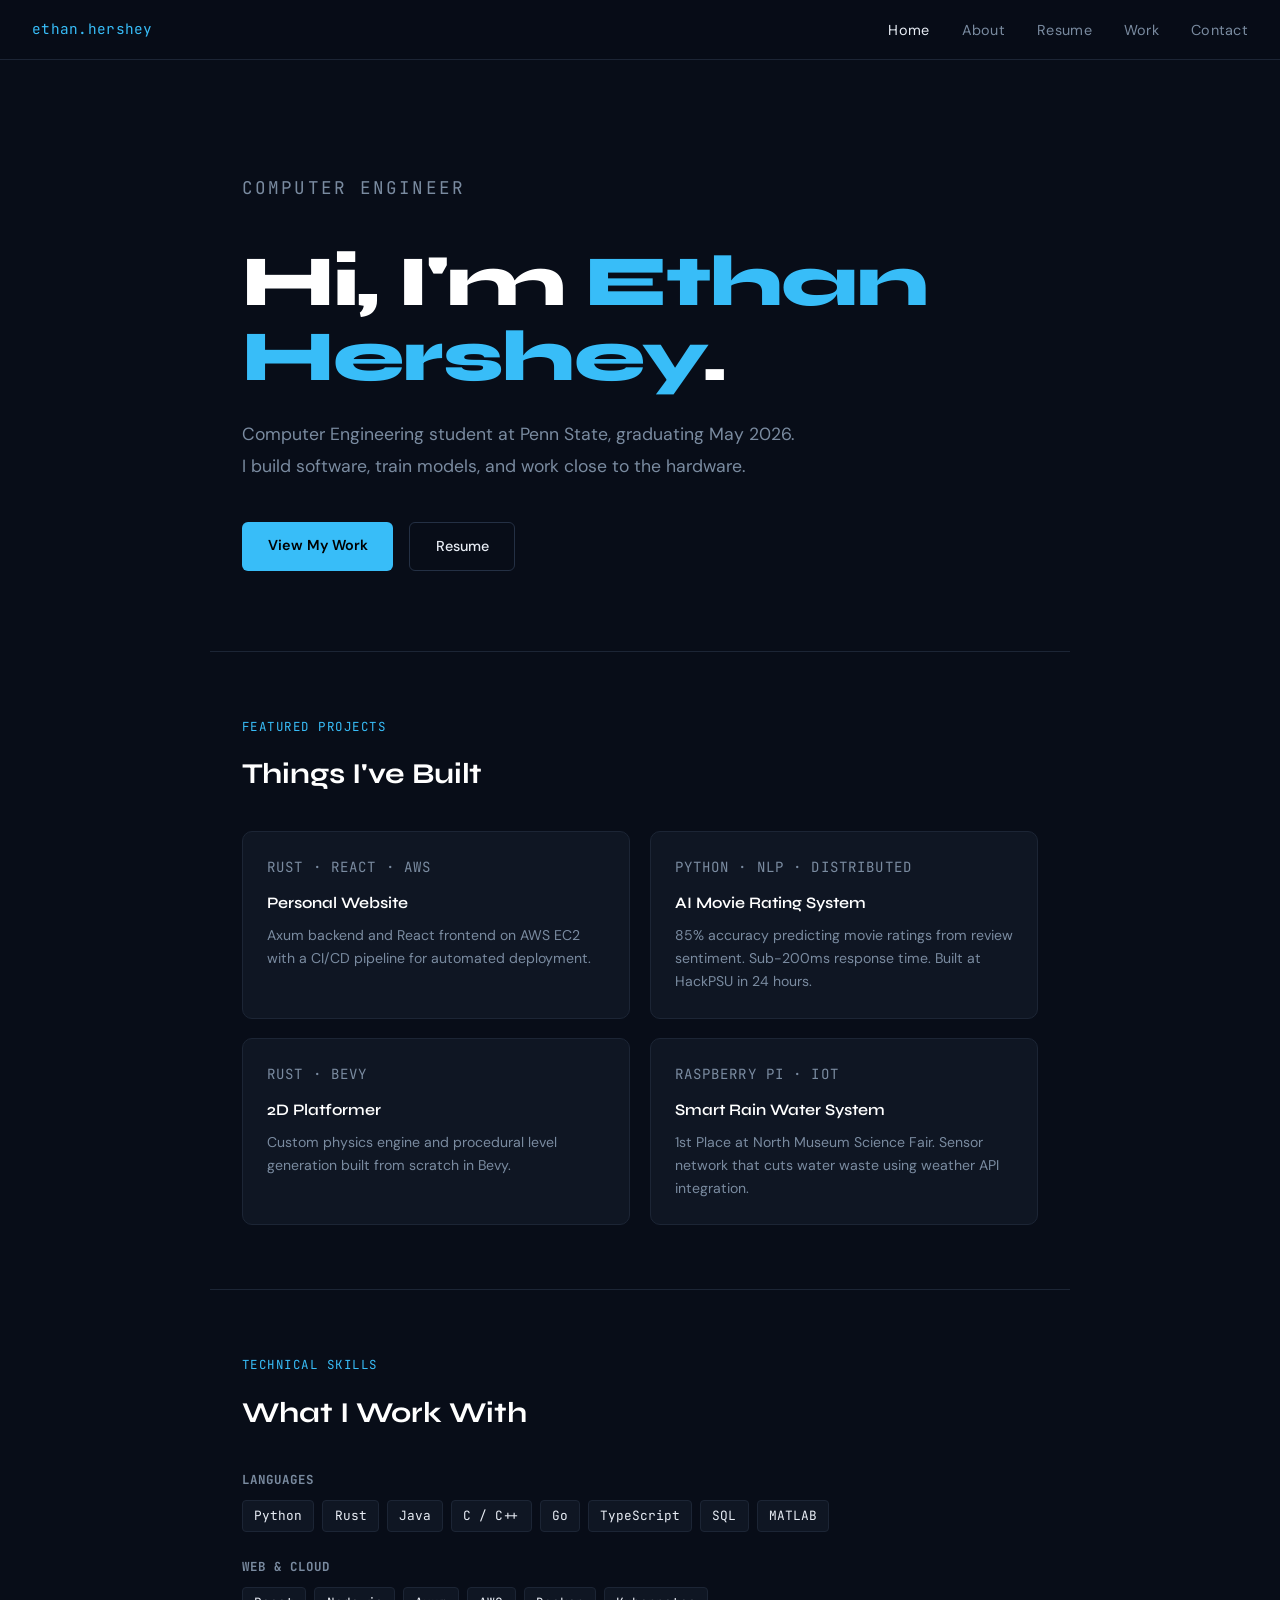
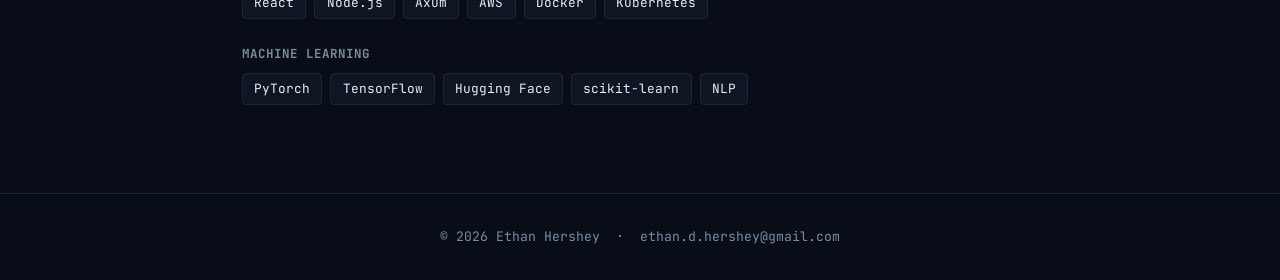
==== index.html @ e2998a91 "init" ====
<!DOCTYPE html>
<html lang="en">
<head>
  <meta charset="UTF-8" />
  <meta name="viewport" content="width=device-width, initial-scale=1.0" />
  <title>Ethan Hershey — Computer Engineer</title>
  <link rel="stylesheet" href="style.css" />
</head>
<body>

<nav>
  <span class="nav-logo">ethan.hershey</span>
  <ul class="nav-links">
    <li><a href="index.html" class="active">Home</a></li>
    <li><a href="about.html">About</a></li>
    <li><a href="resume.html">Resume</a></li>
    <li><a href="work.html">Work</a></li>
    <li><a href="contact.html">Contact</a></li>
  </ul>
</nav>

<div class="hero">
  <p class="hero-tag">Computer Engineer</p>
  <h1>Hi, I'm <span>Ethan Hershey</span>.</h1>
  <p>Computer Engineering student at Penn State, graduating May 2026. I build software, train models, and work close to the hardware.</p>
  <div class="btn-row">
    <a href="work.html" class="btn btn-primary">View My Work</a>
    <a href="resume.html" class="btn btn-outline">Resume</a>
  </div>
</div>

<section class="section">
  <p class="section-label">Featured Projects</p>
  <h2>Things I've Built</h2>
  <div class="card-grid">

    <div class="card">
      <p class="card-tag">Rust · React · AWS</p>
      <h3>Personal Website</h3>
      <p>Axum backend and React frontend on AWS EC2 with a CI/CD pipeline for automated deployment.</p>
    </div>

    <div class="card">
      <p class="card-tag">Python · NLP · Distributed</p>
      <h3>AI Movie Rating System</h3>
      <p>85% accuracy predicting movie ratings from review sentiment. Sub-200ms response time. Built at HackPSU in 24 hours.</p>
    </div>

    <div class="card">
      <p class="card-tag">Rust · Bevy</p>
      <h3>2D Platformer</h3>
      <p>Custom physics engine and procedural level generation built from scratch in Bevy.</p>
    </div>

    <div class="card">
      <p class="card-tag">Raspberry Pi · IoT</p>
      <h3>Smart Rain Water System</h3>
      <p>1st Place at North Museum Science Fair. Sensor network that cuts water waste using weather API integration.</p>
    </div>

  </div>
</section>

<section class="section">
  <p class="section-label">Technical Skills</p>
  <h2>What I Work With</h2>

  <div class="skill-group">
    <h4>Languages</h4>
    <div class="tags">
      <span class="tag">Python</span><span class="tag">Rust</span><span class="tag">Java</span>
      <span class="tag">C / C++</span><span class="tag">Go</span><span class="tag">TypeScript</span>
      <span class="tag">SQL</span><span class="tag">MATLAB</span>
    </div>
  </div>

  <div class="skill-group">
    <h4>Web &amp; Cloud</h4>
    <div class="tags">
      <span class="tag">React</span><span class="tag">Node.js</span><span class="tag">Axum</span>
      <span class="tag">AWS</span><span class="tag">Docker</span><span class="tag">Kubernetes</span>
    </div>
  </div>

  <div class="skill-group">
    <h4>Machine Learning</h4>
    <div class="tags">
      <span class="tag">PyTorch</span><span class="tag">TensorFlow</span><span class="tag">Hugging Face</span>
      <span class="tag">scikit-learn</span><span class="tag">NLP</span>
    </div>
  </div>

</section>

<footer>
  &copy; 2026 Ethan Hershey &nbsp;·&nbsp; ethan.d.hershey@gmail.com
</footer>

</body>
</html>
---- style.css ----
@import url('https://fonts.googleapis.com/css2?family=Syne:wght@400;500;600;700;800&family=DM+Sans:ital,opsz,wght@0,9..40,300;0,9..40,400;0,9..40,500;1,9..40,300&family=JetBrains+Mono:wght@400;500&display=swap');

*, *::before, *::after { box-sizing: border-box; margin: 0; padding: 0; }

:root {
  --bg:        #080d18;
  --surface:   #0f1623;
  --border:    #1c2535;
  --border2:   #243044;
  --text:      #e8edf5;
  --muted:     #7a8ba0;
  --accent:    #38bdf8;
  --accent2:   #818cf8;
  --green:     #34d399;
  --font-head: 'Syne', sans-serif;
  --font-body: 'DM Sans', sans-serif;
  --font-mono: 'JetBrains Mono', monospace;
}

html { scroll-behavior: smooth; }

body {
  background: var(--bg);
  color: var(--text);
  font-family: var(--font-body);
  font-size: 16px;
  line-height: 1.7;
  min-height: 100vh;
}

a { color: var(--accent); text-decoration: none; transition: color .2s; }
a:hover { color: #fff; }

/* NAV */
nav {
  position: sticky; top: 0; z-index: 100;
  background: rgba(8,13,24,.85);
  backdrop-filter: blur(12px);
  border-bottom: 1px solid var(--border);
  padding: 0 2rem;
  display: flex; align-items: center; justify-content: space-between;
  height: 60px;
}

.nav-logo {
  font-family: var(--font-mono);
  font-size: .9rem;
  color: var(--accent);
  letter-spacing: .02em;
}

.nav-links { display: flex; gap: 2rem; list-style: none; }
.nav-links a {
  font-family: var(--font-body);
  font-size: .9rem;
  color: var(--muted);
  transition: color .2s;
  letter-spacing: .02em;
}
.nav-links a:hover, .nav-links a.active { color: var(--text); }

/* HERO */
.hero {
  padding: 7rem 2rem 5rem;
  max-width: 860px;
  margin: 0 auto;
}

.hero-tag {
  font-family: var(--font-mono);
  font-size: .8rem;
  color: var(--accent);
  letter-spacing: .12em;
  text-transform: uppercase;
  margin-bottom: 1.2rem;
}

.hero h1 {
  font-family: var(--font-head);
  font-size: clamp(2.8rem, 6vw, 4.5rem);
  font-weight: 800;
  line-height: 1.05;
  letter-spacing: -.02em;
  color: #fff;
  margin-bottom: 1.5rem;
}

.hero h1 span { color: var(--accent); }

.hero p {
  font-size: 1.1rem;
  color: var(--muted);
  max-width: 560px;
  line-height: 1.8;
  margin-bottom: 2.5rem;
}

.btn-row { display: flex; gap: 1rem; flex-wrap: wrap; }

.btn {
  display: inline-block;
  padding: .7rem 1.6rem;
  border-radius: 6px;
  font-size: .9rem;
  font-weight: 500;
  transition: all .2s;
  cursor: pointer;
}

.btn-primary {
  background: var(--accent);
  color: #000;
  font-weight: 600;
}
.btn-primary:hover { background: #fff; color: #000; }

.btn-outline {
  border: 1px solid var(--border2);
  color: var(--text);
  background: transparent;
}
.btn-outline:hover { border-color: var(--accent); color: var(--accent); }

/* SECTIONS */
.section {
  max-width: 860px;
  margin: 0 auto;
  padding: 4rem 2rem;
  border-top: 1px solid var(--border);
}

.section-label {
  font-family: var(--font-mono);
  font-size: .78rem;
  color: var(--accent);
  letter-spacing: .12em;
  text-transform: uppercase;
  margin-bottom: .8rem;
}

.section h2 {
  font-family: var(--font-head);
  font-size: 1.8rem;
  font-weight: 700;
  color: #fff;
  margin-bottom: 2rem;
}

/* CARDS */
.card-grid { display: grid; grid-template-columns: repeat(auto-fill, minmax(260px,1fr)); gap: 1.2rem; }

.card {
  background: var(--surface);
  border: 1px solid var(--border);
  border-radius: 10px;
  padding: 1.5rem;
  transition: border-color .2s, transform .2s;
}
.card:hover { border-color: var(--border2); transform: translateY(-2px); }

.card-tag {
  font-family: var(--font-mono);
  font-size: .72rem;
  color: var(--accent2);
  letter-spacing: .08em;
  text-transform: uppercase;
  margin-bottom: .6rem;
}

.card h3 {
  font-family: var(--font-head);
  font-size: 1rem;
  font-weight: 600;
  color: #fff;
  margin-bottom: .5rem;
}

.card p { font-size: .88rem; color: var(--muted); line-height: 1.65; }

.card-link {
  display: inline-block;
  margin-top: 1rem;
  font-size: .82rem;
  color: var(--accent);
}
.card-link:hover { color: #fff; }

/* SKILLS */
.skill-group { margin-bottom: 1.5rem; }
.skill-group h4 {
  font-family: var(--font-mono);
  font-size: .78rem;
  color: var(--muted);
  letter-spacing: .08em;
  text-transform: uppercase;
  margin-bottom: .6rem;
}
.tags { display: flex; flex-wrap: wrap; gap: .5rem; }
.tag {
  background: var(--surface);
  border: 1px solid var(--border);
  border-radius: 4px;
  padding: .25rem .7rem;
  font-size: .8rem;
  font-family: var(--font-mono);
  color: var(--text);
}

/* RESUME BLOCK */
.resume-block { margin-bottom: 2.5rem; }
.resume-block h3 {
  font-family: var(--font-head);
  font-size: 1.05rem;
  font-weight: 600;
  color: #fff;
  margin-bottom: .2rem;
}
.resume-meta {
  font-size: .82rem;
  color: var(--accent);
  font-family: var(--font-mono);
  margin-bottom: .7rem;
}
.resume-block ul { padding-left: 1.2rem; }
.resume-block li { font-size: .9rem; color: var(--muted); margin-bottom: .3rem; line-height: 1.6; }

.divider { border: none; border-top: 1px solid var(--border); margin: 2rem 0; }

/* PAGE TITLE */
.page-hero {
  padding: 5rem 2rem 3rem;
  max-width: 860px;
  margin: 0 auto;
}
.page-hero h1 {
  font-family: var(--font-head);
  font-size: clamp(2rem,5vw,3rem);
  font-weight: 800;
  color: #fff;
  margin-bottom: .7rem;
}
.page-hero p { color: var(--muted); max-width: 540px; }

/* CONTACT */
.contact-row { display: flex; flex-direction: column; gap: 1rem; }
.contact-item {
  display: flex; align-items: center; gap: 1rem;
  background: var(--surface);
  border: 1px solid var(--border);
  border-radius: 8px;
  padding: 1.2rem 1.5rem;
  transition: border-color .2s;
}
.contact-item:hover { border-color: var(--accent); }
.contact-label {
  font-family: var(--font-mono);
  font-size: .78rem;
  color: var(--muted);
  text-transform: uppercase;
  letter-spacing: .08em;
  min-width: 80px;
}
.contact-value { color: var(--text); font-size: .95rem; }

/* FOOTER */
footer {
  border-top: 1px solid var(--border);
  padding: 2rem;
  text-align: center;
  font-size: .82rem;
  color: var(--muted);
  font-family: var(--font-mono);
}

/* ABOUT */
.about-grid { display: grid; grid-template-columns: 1fr 1fr; gap: 3rem; }
@media (max-width: 640px) { .about-grid { grid-template-columns: 1fr; } }

.about-text p { color: var(--muted); margin-bottom: 1rem; font-size: .95rem; }
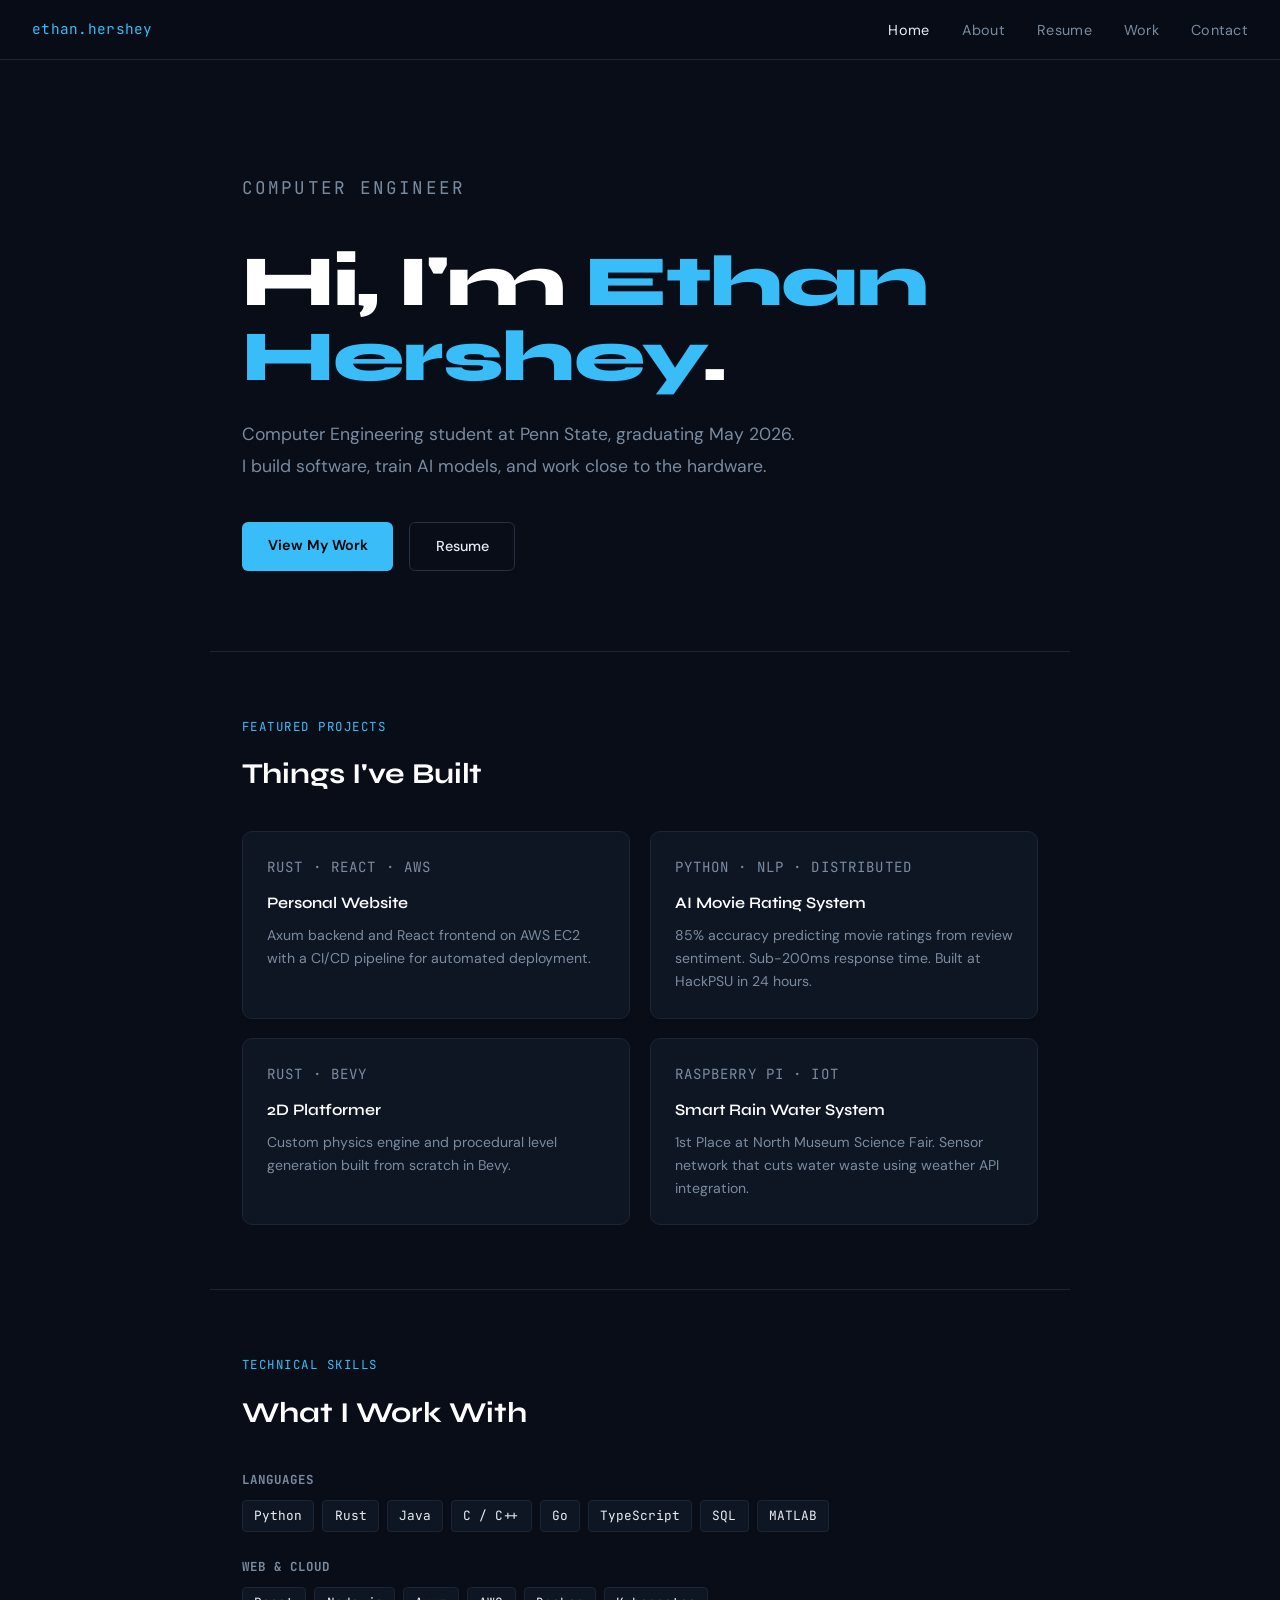
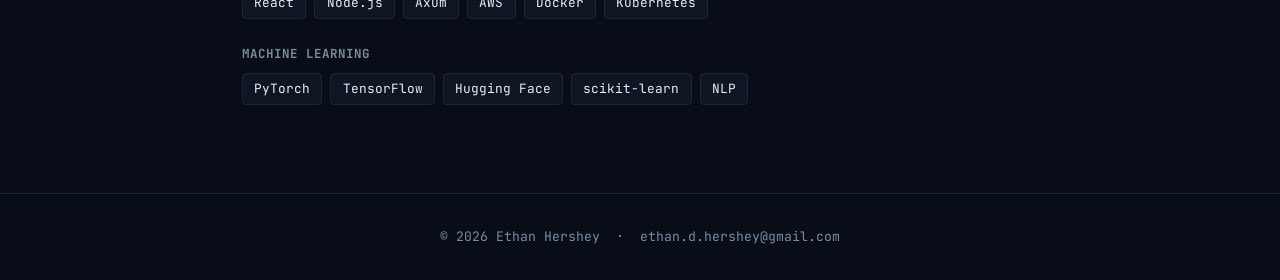
==== commit 7de9ab05: "hero edit" ====
--- a/index.html
+++ b/index.html
@@ -1,100 +1,120 @@
-<!DOCTYPE html>
+<!doctype html>
 <html lang="en">
-<head>
-  <meta charset="UTF-8" />
-  <meta name="viewport" content="width=device-width, initial-scale=1.0" />
-  <title>Ethan Hershey — Computer Engineer</title>
-  <link rel="stylesheet" href="style.css" />
-</head>
-<body>
+    <head>
+        <meta charset="UTF-8" />
+        <meta name="viewport" content="width=device-width, initial-scale=1.0" />
+        <title>Ethan Hershey — Computer Engineer</title>
+        <link rel="stylesheet" href="style.css" />
+    </head>
+    <body>
+        <nav>
+            <span class="nav-logo">ethan.hershey</span>
+            <ul class="nav-links">
+                <li><a href="index.html" class="active">Home</a></li>
+                <li><a href="about.html">About</a></li>
+                <li><a href="resume.html">Resume</a></li>
+                <li><a href="work.html">Work</a></li>
+                <li><a href="contact.html">Contact</a></li>
+            </ul>
+        </nav>
 
-<nav>
-  <span class="nav-logo">ethan.hershey</span>
-  <ul class="nav-links">
-    <li><a href="index.html" class="active">Home</a></li>
-    <li><a href="about.html">About</a></li>
-    <li><a href="resume.html">Resume</a></li>
-    <li><a href="work.html">Work</a></li>
-    <li><a href="contact.html">Contact</a></li>
-  </ul>
-</nav>
+        <div class="hero">
+            <p class="hero-tag">Computer Engineer</p>
+            <h1>Hi, I'm <span>Ethan Hershey</span>.</h1>
+            <p>
+                Computer Engineering student at Penn State, graduating May 2026.
+                I build software, train AI models, and work close to the
+                hardware.
+            </p>
+            <div class="btn-row">
+                <a href="work.html" class="btn btn-primary">View My Work</a>
+                <a href="resume.html" class="btn btn-outline">Resume</a>
+            </div>
+        </div>
 
-<div class="hero">
-  <p class="hero-tag">Computer Engineer</p>
-  <h1>Hi, I'm <span>Ethan Hershey</span>.</h1>
-  <p>Computer Engineering student at Penn State, graduating May 2026. I build software, train models, and work close to the hardware.</p>
-  <div class="btn-row">
-    <a href="work.html" class="btn btn-primary">View My Work</a>
-    <a href="resume.html" class="btn btn-outline">Resume</a>
-  </div>
-</div>
+        <section class="section">
+            <p class="section-label">Featured Projects</p>
+            <h2>Things I've Built</h2>
+            <div class="card-grid">
+                <div class="card">
+                    <p class="card-tag">Rust · React · AWS</p>
+                    <h3>Personal Website</h3>
+                    <p>
+                        Axum backend and React frontend on AWS EC2 with a CI/CD
+                        pipeline for automated deployment.
+                    </p>
+                </div>
 
-<section class="section">
-  <p class="section-label">Featured Projects</p>
-  <h2>Things I've Built</h2>
-  <div class="card-grid">
+                <div class="card">
+                    <p class="card-tag">Python · NLP · Distributed</p>
+                    <h3>AI Movie Rating System</h3>
+                    <p>
+                        85% accuracy predicting movie ratings from review
+                        sentiment. Sub-200ms response time. Built at HackPSU in
+                        24 hours.
+                    </p>
+                </div>
 
-    <div class="card">
-      <p class="card-tag">Rust · React · AWS</p>
-      <h3>Personal Website</h3>
-      <p>Axum backend and React frontend on AWS EC2 with a CI/CD pipeline for automated deployment.</p>
-    </div>
+                <div class="card">
+                    <p class="card-tag">Rust · Bevy</p>
+                    <h3>2D Platformer</h3>
+                    <p>
+                        Custom physics engine and procedural level generation
+                        built from scratch in Bevy.
+                    </p>
+                </div>
 
-    <div class="card">
-      <p class="card-tag">Python · NLP · Distributed</p>
-      <h3>AI Movie Rating System</h3>
-      <p>85% accuracy predicting movie ratings from review sentiment. Sub-200ms response time. Built at HackPSU in 24 hours.</p>
-    </div>
+                <div class="card">
+                    <p class="card-tag">Raspberry Pi · IoT</p>
+                    <h3>Smart Rain Water System</h3>
+                    <p>
+                        1st Place at North Museum Science Fair. Sensor network
+                        that cuts water waste using weather API integration.
+                    </p>
+                </div>
+            </div>
+        </section>
 
-    <div class="card">
-      <p class="card-tag">Rust · Bevy</p>
-      <h3>2D Platformer</h3>
-      <p>Custom physics engine and procedural level generation built from scratch in Bevy.</p>
-    </div>
+        <section class="section">
+            <p class="section-label">Technical Skills</p>
+            <h2>What I Work With</h2>
 
-    <div class="card">
-      <p class="card-tag">Raspberry Pi · IoT</p>
-      <h3>Smart Rain Water System</h3>
-      <p>1st Place at North Museum Science Fair. Sensor network that cuts water waste using weather API integration.</p>
-    </div>
+            <div class="skill-group">
+                <h4>Languages</h4>
+                <div class="tags">
+                    <span class="tag">Python</span><span class="tag">Rust</span
+                    ><span class="tag">Java</span>
+                    <span class="tag">C / C++</span><span class="tag">Go</span
+                    ><span class="tag">TypeScript</span>
+                    <span class="tag">SQL</span><span class="tag">MATLAB</span>
+                </div>
+            </div>
 
-  </div>
-</section>
+            <div class="skill-group">
+                <h4>Web &amp; Cloud</h4>
+                <div class="tags">
+                    <span class="tag">React</span
+                    ><span class="tag">Node.js</span
+                    ><span class="tag">Axum</span> <span class="tag">AWS</span
+                    ><span class="tag">Docker</span
+                    ><span class="tag">Kubernetes</span>
+                </div>
+            </div>
 
-<section class="section">
-  <p class="section-label">Technical Skills</p>
-  <h2>What I Work With</h2>
+            <div class="skill-group">
+                <h4>Machine Learning</h4>
+                <div class="tags">
+                    <span class="tag">PyTorch</span
+                    ><span class="tag">TensorFlow</span
+                    ><span class="tag">Hugging Face</span>
+                    <span class="tag">scikit-learn</span
+                    ><span class="tag">NLP</span>
+                </div>
+            </div>
+        </section>
 
-  <div class="skill-group">
-    <h4>Languages</h4>
-    <div class="tags">
-      <span class="tag">Python</span><span class="tag">Rust</span><span class="tag">Java</span>
-      <span class="tag">C / C++</span><span class="tag">Go</span><span class="tag">TypeScript</span>
-      <span class="tag">SQL</span><span class="tag">MATLAB</span>
-    </div>
-  </div>
-
-  <div class="skill-group">
-    <h4>Web &amp; Cloud</h4>
-    <div class="tags">
-      <span class="tag">React</span><span class="tag">Node.js</span><span class="tag">Axum</span>
-      <span class="tag">AWS</span><span class="tag">Docker</span><span class="tag">Kubernetes</span>
-    </div>
-  </div>
-
-  <div class="skill-group">
-    <h4>Machine Learning</h4>
-    <div class="tags">
-      <span class="tag">PyTorch</span><span class="tag">TensorFlow</span><span class="tag">Hugging Face</span>
-      <span class="tag">scikit-learn</span><span class="tag">NLP</span>
-    </div>
-  </div>
-
-</section>
-
-<footer>
-  &copy; 2026 Ethan Hershey &nbsp;·&nbsp; ethan.d.hershey@gmail.com
-</footer>
-
-</body>
+        <footer>
+            &copy; 2026 Ethan Hershey &nbsp;·&nbsp; ethan.d.hershey@gmail.com
+        </footer>
+    </body>
 </html>
--- a/style.css
+++ b/style.css
@@ -1,279 +1,376 @@
-@import url('https://fonts.googleapis.com/css2?family=Syne:wght@400;500;600;700;800&family=DM+Sans:ital,opsz,wght@0,9..40,300;0,9..40,400;0,9..40,500;1,9..40,300&family=JetBrains+Mono:wght@400;500&display=swap');
-
-*, *::before, *::after { box-sizing: border-box; margin: 0; padding: 0; }
+@import url("https://fonts.googleapis.com/css2?family=Syne:wght@400;500;600;700;800&family=DM+Sans:ital,opsz,wght@0,9..40,300;0,9..40,400;0,9..40,500;1,9..40,300&family=JetBrains+Mono:wght@400;500&display=swap");
+
+*,
+*::before,
+*::after {
+    box-sizing: border-box;
+    margin: 0;
+    padding: 0;
+}
 
 :root {
-  --bg:        #080d18;
-  --surface:   #0f1623;
-  --border:    #1c2535;
-  --border2:   #243044;
-  --text:      #e8edf5;
-  --muted:     #7a8ba0;
-  --accent:    #38bdf8;
-  --accent2:   #818cf8;
-  --green:     #34d399;
-  --font-head: 'Syne', sans-serif;
-  --font-body: 'DM Sans', sans-serif;
-  --font-mono: 'JetBrains Mono', monospace;
-}
-
-html { scroll-behavior: smooth; }
+    --bg: #080d18;
+    --surface: #0f1623;
+    --border: #1c2535;
+    --border2: #243044;
+    --text: #e8edf5;
+    --muted: #7a8ba0;
+    --accent: #38bdf8;
+    --accent2: #818cf8;
+    --green: #34d399;
+    --font-head: "Syne", sans-serif;
+    --font-body: "DM Sans", sans-serif;
+    --font-mono: "JetBrains Mono", monospace;
+}
+
+html {
+    scroll-behavior: smooth;
+}
 
 body {
-  background: var(--bg);
-  color: var(--text);
-  font-family: var(--font-body);
-  font-size: 16px;
-  line-height: 1.7;
-  min-height: 100vh;
-}
-
-a { color: var(--accent); text-decoration: none; transition: color .2s; }
-a:hover { color: #fff; }
+    background: var(--bg);
+    color: var(--text);
+    font-family: var(--font-body);
+    font-size: 16px;
+    line-height: 1.7;
+    min-height: 100vh;
+}
+
+a {
+    color: var(--accent);
+    text-decoration: none;
+    transition: color 0.2s;
+}
+a:hover {
+    color: #fff;
+}
 
 /* NAV */
 nav {
-  position: sticky; top: 0; z-index: 100;
-  background: rgba(8,13,24,.85);
-  backdrop-filter: blur(12px);
-  border-bottom: 1px solid var(--border);
-  padding: 0 2rem;
-  display: flex; align-items: center; justify-content: space-between;
-  height: 60px;
+    position: sticky;
+    top: 0;
+    z-index: 100;
+    background: rgba(8, 13, 24, 0.85);
+    backdrop-filter: blur(12px);
+    border-bottom: 1px solid var(--border);
+    padding: 0 2rem;
+    display: flex;
+    align-items: center;
+    justify-content: space-between;
+    height: 60px;
 }
 
 .nav-logo {
-  font-family: var(--font-mono);
-  font-size: .9rem;
-  color: var(--accent);
-  letter-spacing: .02em;
-}
-
-.nav-links { display: flex; gap: 2rem; list-style: none; }
+    font-family: var(--font-mono);
+    font-size: 0.9rem;
+    color: var(--accent);
+    letter-spacing: 0.02em;
+}
+
+.nav-links {
+    display: flex;
+    gap: 2rem;
+    list-style: none;
+}
 .nav-links a {
-  font-family: var(--font-body);
-  font-size: .9rem;
-  color: var(--muted);
-  transition: color .2s;
-  letter-spacing: .02em;
-}
-.nav-links a:hover, .nav-links a.active { color: var(--text); }
+    font-family: var(--font-body);
+    font-size: 0.9rem;
+    color: var(--muted);
+    transition: color 0.2s;
+    letter-spacing: 0.02em;
+}
+.nav-links a:hover,
+.nav-links a.active {
+    color: var(--text);
+}
 
 /* HERO */
 .hero {
-  padding: 7rem 2rem 5rem;
-  max-width: 860px;
-  margin: 0 auto;
+    padding: 7rem 2rem 5rem;
+    max-width: 860px;
+    margin: 0 auto;
 }
 
 .hero-tag {
-  font-family: var(--font-mono);
-  font-size: .8rem;
-  color: var(--accent);
-  letter-spacing: .12em;
-  text-transform: uppercase;
-  margin-bottom: 1.2rem;
+    font-family: var(--font-mono);
+    font-size: 0.8rem;
+    color: var(--accent);
+    letter-spacing: 0.12em;
+    text-transform: uppercase;
+    margin-bottom: 1.2rem;
 }
 
 .hero h1 {
-  font-family: var(--font-head);
-  font-size: clamp(2.8rem, 6vw, 4.5rem);
-  font-weight: 800;
-  line-height: 1.05;
-  letter-spacing: -.02em;
-  color: #fff;
-  margin-bottom: 1.5rem;
-}
-
-.hero h1 span { color: var(--accent); }
+    font-family: var(--font-head);
+    font-size: clamp(2.8rem, 6vw, 4.5rem);
+    font-weight: 800;
+    line-height: 1.05;
+    letter-spacing: -0.02em;
+    color: #fff;
+    margin-bottom: 1.5rem;
+}
+
+.hero h1 span {
+    color: var(--accent);
+}
 
 .hero p {
-  font-size: 1.1rem;
-  color: var(--muted);
-  max-width: 560px;
-  line-height: 1.8;
-  margin-bottom: 2.5rem;
-}
-
-.btn-row { display: flex; gap: 1rem; flex-wrap: wrap; }
+    font-size: 1.1rem;
+    color: var(--muted);
+    max-width: 560px;
+    line-height: 1.8;
+    margin-bottom: 2.5rem;
+}
+
+.btn-row {
+    display: flex;
+    gap: 1rem;
+    flex-wrap: wrap;
+}
 
 .btn {
-  display: inline-block;
-  padding: .7rem 1.6rem;
-  border-radius: 6px;
-  font-size: .9rem;
-  font-weight: 500;
-  transition: all .2s;
-  cursor: pointer;
+    display: inline-block;
+    padding: 0.7rem 1.6rem;
+    border-radius: 6px;
+    font-size: 0.9rem;
+    font-weight: 500;
+    transition: all 0.2s;
+    cursor: pointer;
 }
 
 .btn-primary {
-  background: var(--accent);
-  color: #000;
-  font-weight: 600;
-}
-.btn-primary:hover { background: #fff; color: #000; }
+    background: var(--accent);
+    color: #000;
+    font-weight: 600;
+}
+.btn-primary:hover {
+    background: #fff;
+    color: #000;
+}
 
 .btn-outline {
-  border: 1px solid var(--border2);
-  color: var(--text);
-  background: transparent;
-}
-.btn-outline:hover { border-color: var(--accent); color: var(--accent); }
+    border: 1px solid var(--border2);
+    color: var(--text);
+    background: transparent;
+}
+.btn-outline:hover {
+    border-color: var(--accent);
+    color: var(--accent);
+}
 
 /* SECTIONS */
 .section {
-  max-width: 860px;
-  margin: 0 auto;
-  padding: 4rem 2rem;
-  border-top: 1px solid var(--border);
+    max-width: 860px;
+    margin: 0 auto;
+    padding: 4rem 2rem;
+    border-top: 1px solid var(--border);
 }
 
 .section-label {
-  font-family: var(--font-mono);
-  font-size: .78rem;
-  color: var(--accent);
-  letter-spacing: .12em;
-  text-transform: uppercase;
-  margin-bottom: .8rem;
+    font-family: var(--font-mono);
+    font-size: 0.78rem;
+    color: var(--accent);
+    letter-spacing: 0.12em;
+    text-transform: uppercase;
+    margin-bottom: 0.8rem;
 }
 
 .section h2 {
-  font-family: var(--font-head);
-  font-size: 1.8rem;
-  font-weight: 700;
-  color: #fff;
-  margin-bottom: 2rem;
+    font-family: var(--font-head);
+    font-size: 1.8rem;
+    font-weight: 700;
+    color: #fff;
+    margin-bottom: 2rem;
 }
 
 /* CARDS */
-.card-grid { display: grid; grid-template-columns: repeat(auto-fill, minmax(260px,1fr)); gap: 1.2rem; }
+.card-grid {
+    display: grid;
+    grid-template-columns: repeat(auto-fill, minmax(260px, 1fr));
+    gap: 1.2rem;
+}
 
 .card {
-  background: var(--surface);
-  border: 1px solid var(--border);
-  border-radius: 10px;
-  padding: 1.5rem;
-  transition: border-color .2s, transform .2s;
-}
-.card:hover { border-color: var(--border2); transform: translateY(-2px); }
+    background: var(--surface);
+    border: 1px solid var(--border);
+    border-radius: 10px;
+    padding: 1.5rem;
+    transition:
+        border-color 0.2s,
+        transform 0.2s;
+}
+.card:hover {
+    border-color: var(--border2);
+    transform: translateY(-2px);
+}
 
 .card-tag {
-  font-family: var(--font-mono);
-  font-size: .72rem;
-  color: var(--accent2);
-  letter-spacing: .08em;
-  text-transform: uppercase;
-  margin-bottom: .6rem;
+    font-family: var(--font-mono);
+    font-size: 0.72rem;
+    color: var(--accent2);
+    letter-spacing: 0.08em;
+    text-transform: uppercase;
+    margin-bottom: 0.6rem;
 }
 
 .card h3 {
-  font-family: var(--font-head);
-  font-size: 1rem;
-  font-weight: 600;
-  color: #fff;
-  margin-bottom: .5rem;
-}
-
-.card p { font-size: .88rem; color: var(--muted); line-height: 1.65; }
+    font-family: var(--font-head);
+    font-size: 1rem;
+    font-weight: 600;
+    color: #fff;
+    margin-bottom: 0.5rem;
+}
+
+.card p {
+    font-size: 0.88rem;
+    color: var(--muted);
+    line-height: 1.65;
+}
 
 .card-link {
-  display: inline-block;
-  margin-top: 1rem;
-  font-size: .82rem;
-  color: var(--accent);
-}
-.card-link:hover { color: #fff; }
+    display: inline-block;
+    margin-top: 1rem;
+    font-size: 0.82rem;
+    color: var(--accent);
+}
+.card-link:hover {
+    color: #fff;
+}
 
 /* SKILLS */
-.skill-group { margin-bottom: 1.5rem; }
+.skill-group {
+    margin-bottom: 1.5rem;
+}
 .skill-group h4 {
-  font-family: var(--font-mono);
-  font-size: .78rem;
-  color: var(--muted);
-  letter-spacing: .08em;
-  text-transform: uppercase;
-  margin-bottom: .6rem;
-}
-.tags { display: flex; flex-wrap: wrap; gap: .5rem; }
+    font-family: var(--font-mono);
+    font-size: 0.78rem;
+    color: var(--muted);
+    letter-spacing: 0.08em;
+    text-transform: uppercase;
+    margin-bottom: 0.6rem;
+}
+.tags {
+    display: flex;
+    flex-wrap: wrap;
+    gap: 0.5rem;
+}
 .tag {
-  background: var(--surface);
-  border: 1px solid var(--border);
-  border-radius: 4px;
-  padding: .25rem .7rem;
-  font-size: .8rem;
-  font-family: var(--font-mono);
-  color: var(--text);
+    background: var(--surface);
+    border: 1px solid var(--border);
+    border-radius: 4px;
+    padding: 0.25rem 0.7rem;
+    font-size: 0.8rem;
+    font-family: var(--font-mono);
+    color: var(--text);
 }
 
 /* RESUME BLOCK */
-.resume-block { margin-bottom: 2.5rem; }
+.resume-block {
+    margin-bottom: 2.5rem;
+}
 .resume-block h3 {
-  font-family: var(--font-head);
-  font-size: 1.05rem;
-  font-weight: 600;
-  color: #fff;
-  margin-bottom: .2rem;
+    font-family: var(--font-head);
+    font-size: 1.05rem;
+    font-weight: 600;
+    color: #fff;
+    margin-bottom: 0.2rem;
 }
 .resume-meta {
-  font-size: .82rem;
-  color: var(--accent);
-  font-family: var(--font-mono);
-  margin-bottom: .7rem;
-}
-.resume-block ul { padding-left: 1.2rem; }
-.resume-block li { font-size: .9rem; color: var(--muted); margin-bottom: .3rem; line-height: 1.6; }
-
-.divider { border: none; border-top: 1px solid var(--border); margin: 2rem 0; }
+    font-size: 0.82rem;
+    color: var(--accent);
+    font-family: var(--font-mono);
+    margin-bottom: 0.7rem;
+}
+.resume-block ul {
+    padding-left: 1.2rem;
+}
+.resume-block li {
+    font-size: 0.9rem;
+    color: var(--muted);
+    margin-bottom: 0.3rem;
+    line-height: 1.6;
+}
+
+.divider {
+    border: none;
+    border-top: 1px solid var(--border);
+    margin: 2rem 0;
+}
 
 /* PAGE TITLE */
 .page-hero {
-  padding: 5rem 2rem 3rem;
-  max-width: 860px;
-  margin: 0 auto;
+    padding: 5rem 2rem 3rem;
+    max-width: 860px;
+    margin: 0 auto;
 }
 .page-hero h1 {
-  font-family: var(--font-head);
-  font-size: clamp(2rem,5vw,3rem);
-  font-weight: 800;
-  color: #fff;
-  margin-bottom: .7rem;
-}
-.page-hero p { color: var(--muted); max-width: 540px; }
+    font-family: var(--font-head);
+    font-size: clamp(2rem, 5vw, 3rem);
+    font-weight: 800;
+    color: #fff;
+    margin-bottom: 0.7rem;
+}
+.page-hero p {
+    color: var(--muted);
+    max-width: 540px;
+}
 
 /* CONTACT */
-.contact-row { display: flex; flex-direction: column; gap: 1rem; }
+.contact-row {
+    display: flex;
+    flex-direction: column;
+    gap: 1rem;
+}
 .contact-item {
-  display: flex; align-items: center; gap: 1rem;
-  background: var(--surface);
-  border: 1px solid var(--border);
-  border-radius: 8px;
-  padding: 1.2rem 1.5rem;
-  transition: border-color .2s;
-}
-.contact-item:hover { border-color: var(--accent); }
+    display: flex;
+    align-items: center;
+    gap: 1rem;
+    background: var(--surface);
+    border: 1px solid var(--border);
+    border-radius: 8px;
+    padding: 1.2rem 1.5rem;
+    transition: border-color 0.2s;
+}
+.contact-item:hover {
+    border-color: var(--accent);
+}
 .contact-label {
-  font-family: var(--font-mono);
-  font-size: .78rem;
-  color: var(--muted);
-  text-transform: uppercase;
-  letter-spacing: .08em;
-  min-width: 80px;
-}
-.contact-value { color: var(--text); font-size: .95rem; }
+    font-family: var(--font-mono);
+    font-size: 0.78rem;
+    color: var(--muted);
+    text-transform: uppercase;
+    letter-spacing: 0.08em;
+    min-width: 80px;
+}
+.contact-value {
+    color: var(--text);
+    font-size: 0.95rem;
+}
 
 /* FOOTER */
 footer {
-  border-top: 1px solid var(--border);
-  padding: 2rem;
-  text-align: center;
-  font-size: .82rem;
-  color: var(--muted);
-  font-family: var(--font-mono);
+    border-top: 1px solid var(--border);
+    padding: 2rem;
+    text-align: center;
+    font-size: 0.82rem;
+    color: var(--muted);
+    font-family: var(--font-mono);
 }
 
 /* ABOUT */
-.about-grid { display: grid; grid-template-columns: 1fr 1fr; gap: 3rem; }
-@media (max-width: 640px) { .about-grid { grid-template-columns: 1fr; } }
-
-.about-text p { color: var(--muted); margin-bottom: 1rem; font-size: .95rem; }
+.about-grid {
+    display: grid;
+    grid-template-columns: 1fr 1fr;
+    gap: 3rem;
+}
+@media (max-width: 640px) {
+    .about-grid {
+        grid-template-columns: 1fr;
+    }
+}
+
+.about-text p {
+    color: var(--muted);
+    margin-bottom: 1rem;
+    font-size: 0.95rem;
+}
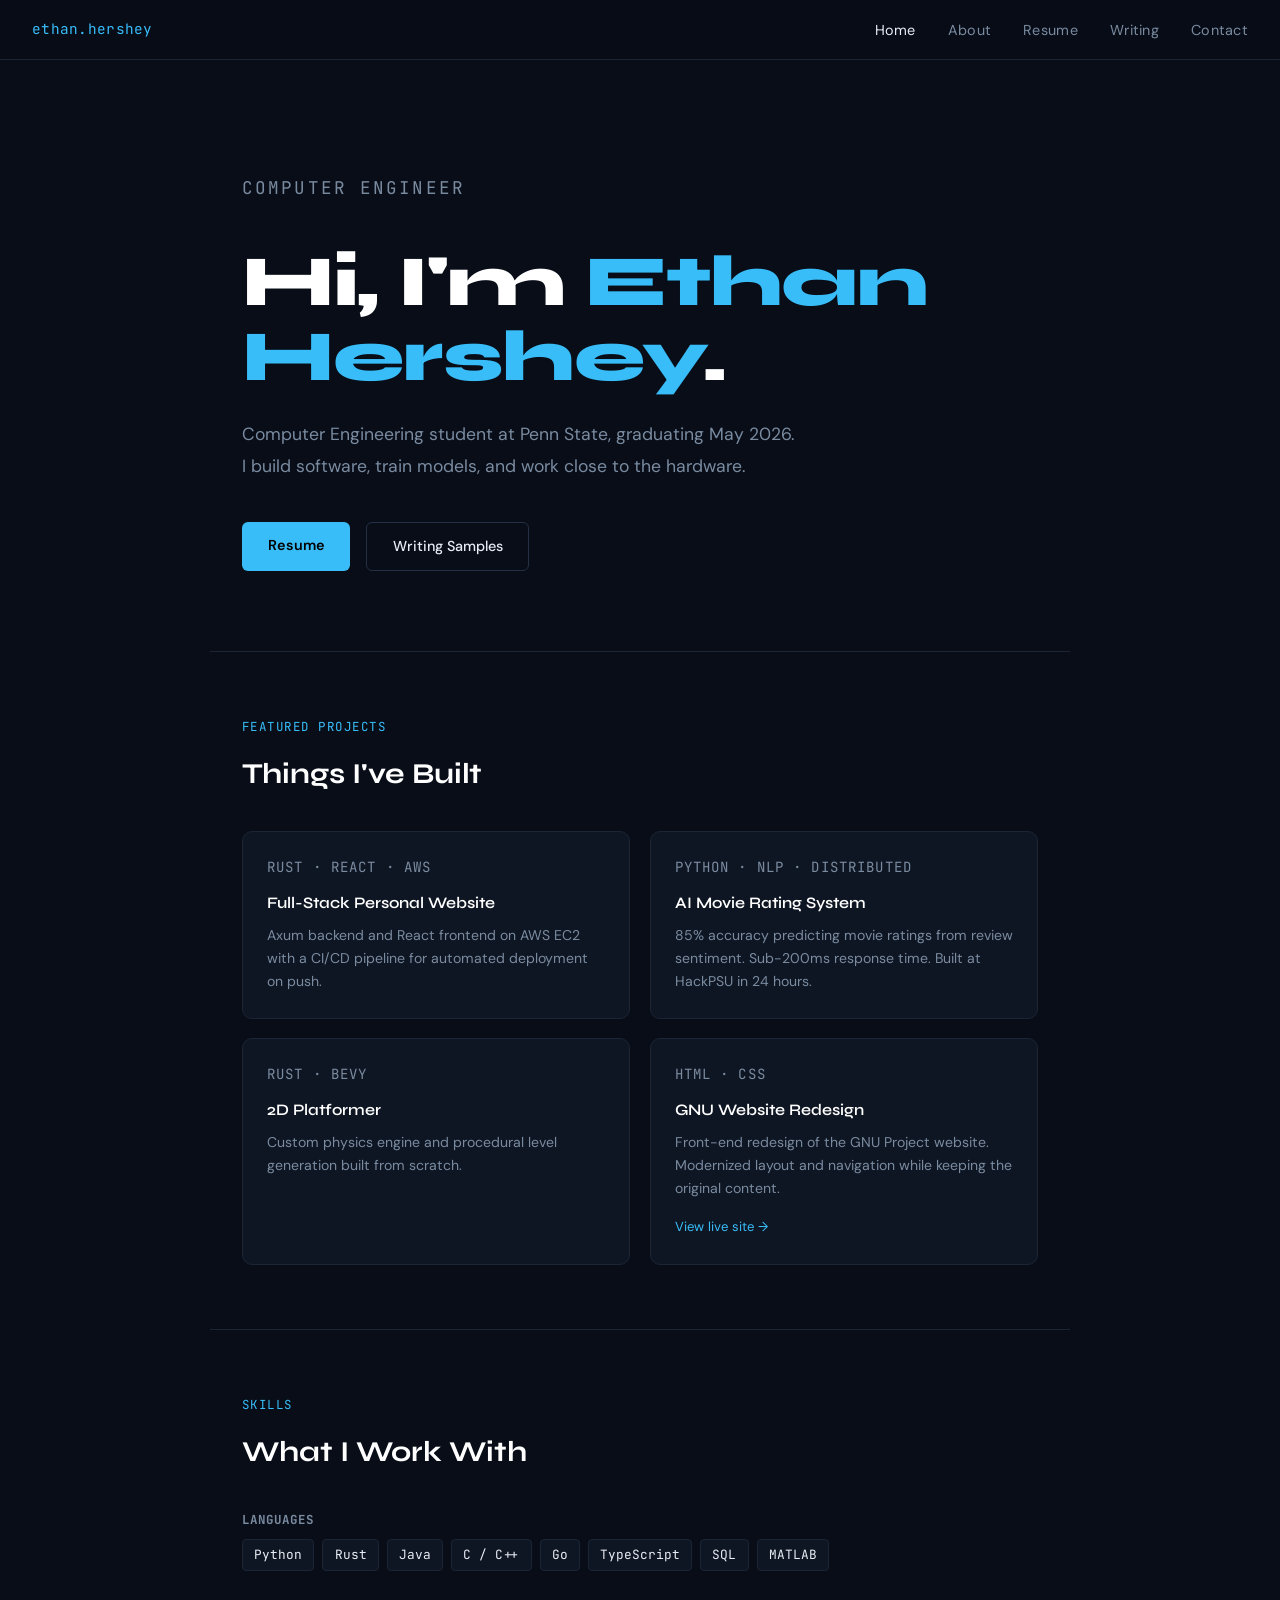
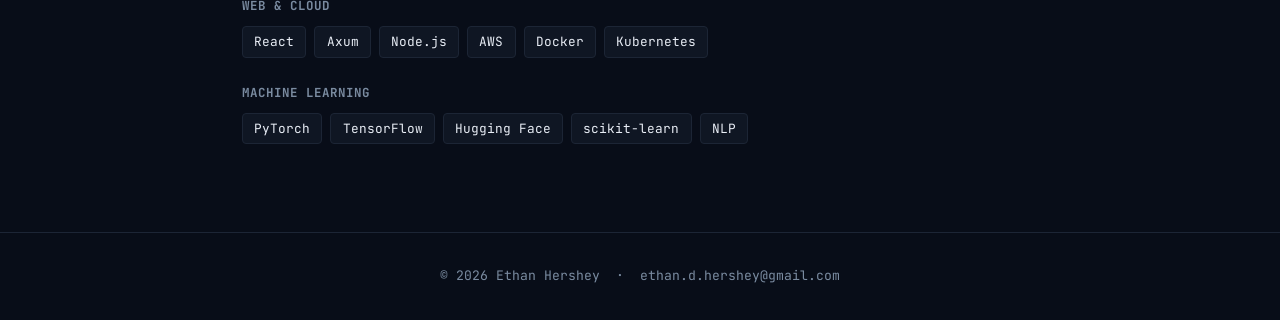
==== commit 28a6126c: "update" ====
--- a/index.html
+++ b/index.html
@@ -1,120 +1,100 @@
-<!doctype html>
+<!DOCTYPE html>
 <html lang="en">
-    <head>
-        <meta charset="UTF-8" />
-        <meta name="viewport" content="width=device-width, initial-scale=1.0" />
-        <title>Ethan Hershey — Computer Engineer</title>
-        <link rel="stylesheet" href="style.css" />
-    </head>
-    <body>
-        <nav>
-            <span class="nav-logo">ethan.hershey</span>
-            <ul class="nav-links">
-                <li><a href="index.html" class="active">Home</a></li>
-                <li><a href="about.html">About</a></li>
-                <li><a href="resume.html">Resume</a></li>
-                <li><a href="work.html">Work</a></li>
-                <li><a href="contact.html">Contact</a></li>
-            </ul>
-        </nav>
+<head>
+  <meta charset="UTF-8" />
+  <meta name="viewport" content="width=device-width, initial-scale=1.0" />
+  <title>Ethan Hershey — Computer Engineer</title>
+  <link rel="stylesheet" href="style.css" />
+</head>
+<body>
 
-        <div class="hero">
-            <p class="hero-tag">Computer Engineer</p>
-            <h1>Hi, I'm <span>Ethan Hershey</span>.</h1>
-            <p>
-                Computer Engineering student at Penn State, graduating May 2026.
-                I build software, train AI models, and work close to the
-                hardware.
-            </p>
-            <div class="btn-row">
-                <a href="work.html" class="btn btn-primary">View My Work</a>
-                <a href="resume.html" class="btn btn-outline">Resume</a>
-            </div>
-        </div>
+<nav>
+  <span class="nav-logo">ethan.hershey</span>
+  <ul class="nav-links">
+    <li><a href="index.html" class="active">Home</a></li>
+    <li><a href="about.html">About</a></li>
+    <li><a href="resume.html">Resume</a></li>
+    <li><a href="writing.html">Writing</a></li>
+    <li><a href="contact.html">Contact</a></li>
+  </ul>
+</nav>
 
-        <section class="section">
-            <p class="section-label">Featured Projects</p>
-            <h2>Things I've Built</h2>
-            <div class="card-grid">
-                <div class="card">
-                    <p class="card-tag">Rust · React · AWS</p>
-                    <h3>Personal Website</h3>
-                    <p>
-                        Axum backend and React frontend on AWS EC2 with a CI/CD
-                        pipeline for automated deployment.
-                    </p>
-                </div>
+<div class="hero">
+  <p class="hero-tag">Computer Engineer</p>
+  <h1>Hi, I'm <span>Ethan Hershey</span>.</h1>
+  <p>Computer Engineering student at Penn State, graduating May 2026. I build software, train models, and work close to the hardware.</p>
+  <div class="btn-row">
+    <a href="resume.html" class="btn btn-primary">Resume</a>
+    <a href="writing.html" class="btn btn-outline">Writing Samples</a>
+  </div>
+</div>
 
-                <div class="card">
-                    <p class="card-tag">Python · NLP · Distributed</p>
-                    <h3>AI Movie Rating System</h3>
-                    <p>
-                        85% accuracy predicting movie ratings from review
-                        sentiment. Sub-200ms response time. Built at HackPSU in
-                        24 hours.
-                    </p>
-                </div>
+<section class="section">
+  <p class="section-label">Featured Projects</p>
+  <h2>Things I've Built</h2>
+  <div class="card-grid">
 
-                <div class="card">
-                    <p class="card-tag">Rust · Bevy</p>
-                    <h3>2D Platformer</h3>
-                    <p>
-                        Custom physics engine and procedural level generation
-                        built from scratch in Bevy.
-                    </p>
-                </div>
+    <div class="card">
+      <p class="card-tag">Rust · React · AWS</p>
+      <h3>Full-Stack Personal Website</h3>
+      <p>Axum backend and React frontend on AWS EC2 with a CI/CD pipeline for automated deployment on push.</p>
+    </div>
 
-                <div class="card">
-                    <p class="card-tag">Raspberry Pi · IoT</p>
-                    <h3>Smart Rain Water System</h3>
-                    <p>
-                        1st Place at North Museum Science Fair. Sensor network
-                        that cuts water waste using weather API integration.
-                    </p>
-                </div>
-            </div>
-        </section>
+    <div class="card">
+      <p class="card-tag">Python · NLP · Distributed</p>
+      <h3>AI Movie Rating System</h3>
+      <p>85% accuracy predicting movie ratings from review sentiment. Sub-200ms response time. Built at HackPSU in 24 hours.</p>
+    </div>
 
-        <section class="section">
-            <p class="section-label">Technical Skills</p>
-            <h2>What I Work With</h2>
+    <div class="card">
+      <p class="card-tag">Rust · Bevy</p>
+      <h3>2D Platformer</h3>
+      <p>Custom physics engine and procedural level generation built from scratch.</p>
+    </div>
 
-            <div class="skill-group">
-                <h4>Languages</h4>
-                <div class="tags">
-                    <span class="tag">Python</span><span class="tag">Rust</span
-                    ><span class="tag">Java</span>
-                    <span class="tag">C / C++</span><span class="tag">Go</span
-                    ><span class="tag">TypeScript</span>
-                    <span class="tag">SQL</span><span class="tag">MATLAB</span>
-                </div>
-            </div>
+    <div class="card">
+      <p class="card-tag">HTML · CSS</p>
+      <h3>GNU Website Redesign</h3>
+      <p>Front-end redesign of the GNU Project website. Modernized layout and navigation while keeping the original content.</p>
+      <a href="https://ethandhershey.github.io/gnu-website-redesign/" class="card-link" target="_blank">View live site &rarr;</a>
+    </div>
 
-            <div class="skill-group">
-                <h4>Web &amp; Cloud</h4>
-                <div class="tags">
-                    <span class="tag">React</span
-                    ><span class="tag">Node.js</span
-                    ><span class="tag">Axum</span> <span class="tag">AWS</span
-                    ><span class="tag">Docker</span
-                    ><span class="tag">Kubernetes</span>
-                </div>
-            </div>
+  </div>
+</section>
 
-            <div class="skill-group">
-                <h4>Machine Learning</h4>
-                <div class="tags">
-                    <span class="tag">PyTorch</span
-                    ><span class="tag">TensorFlow</span
-                    ><span class="tag">Hugging Face</span>
-                    <span class="tag">scikit-learn</span
-                    ><span class="tag">NLP</span>
-                </div>
-            </div>
-        </section>
+<section class="section">
+  <p class="section-label">Skills</p>
+  <h2>What I Work With</h2>
 
-        <footer>
-            &copy; 2026 Ethan Hershey &nbsp;·&nbsp; ethan.d.hershey@gmail.com
-        </footer>
-    </body>
+  <div class="skill-group">
+    <h4>Languages</h4>
+    <div class="tags">
+      <span class="tag">Python</span><span class="tag">Rust</span><span class="tag">Java</span>
+      <span class="tag">C / C++</span><span class="tag">Go</span><span class="tag">TypeScript</span>
+      <span class="tag">SQL</span><span class="tag">MATLAB</span>
+    </div>
+  </div>
+
+  <div class="skill-group">
+    <h4>Web &amp; Cloud</h4>
+    <div class="tags">
+      <span class="tag">React</span><span class="tag">Axum</span><span class="tag">Node.js</span>
+      <span class="tag">AWS</span><span class="tag">Docker</span><span class="tag">Kubernetes</span>
+    </div>
+  </div>
+
+  <div class="skill-group">
+    <h4>Machine Learning</h4>
+    <div class="tags">
+      <span class="tag">PyTorch</span><span class="tag">TensorFlow</span><span class="tag">Hugging Face</span>
+      <span class="tag">scikit-learn</span><span class="tag">NLP</span>
+    </div>
+  </div>
+</section>
+
+<footer>
+  &copy; 2026 Ethan Hershey &nbsp;·&nbsp; ethan.d.hershey@gmail.com
+</footer>
+
+</body>
 </html>
--- a/style.css
+++ b/style.css
@@ -1,376 +1,336 @@
-@import url("https://fonts.googleapis.com/css2?family=Syne:wght@400;500;600;700;800&family=DM+Sans:ital,opsz,wght@0,9..40,300;0,9..40,400;0,9..40,500;1,9..40,300&family=JetBrains+Mono:wght@400;500&display=swap");
-
-*,
-*::before,
-*::after {
-    box-sizing: border-box;
-    margin: 0;
-    padding: 0;
-}
+@import url('https://fonts.googleapis.com/css2?family=Syne:wght@400;500;600;700;800&family=DM+Sans:ital,opsz,wght@0,9..40,300;0,9..40,400;0,9..40,500;1,9..40,300&family=JetBrains+Mono:wght@400;500&display=swap');
+
+*, *::before, *::after { box-sizing: border-box; margin: 0; padding: 0; }
 
 :root {
-    --bg: #080d18;
-    --surface: #0f1623;
-    --border: #1c2535;
-    --border2: #243044;
-    --text: #e8edf5;
-    --muted: #7a8ba0;
-    --accent: #38bdf8;
-    --accent2: #818cf8;
-    --green: #34d399;
-    --font-head: "Syne", sans-serif;
-    --font-body: "DM Sans", sans-serif;
-    --font-mono: "JetBrains Mono", monospace;
-}
-
-html {
-    scroll-behavior: smooth;
-}
+  --bg:        #080d18;
+  --surface:   #0f1623;
+  --border:    #1c2535;
+  --border2:   #243044;
+  --text:      #e8edf5;
+  --muted:     #7a8ba0;
+  --accent:    #38bdf8;
+  --accent2:   #818cf8;
+  --green:     #34d399;
+  --font-head: 'Syne', sans-serif;
+  --font-body: 'DM Sans', sans-serif;
+  --font-mono: 'JetBrains Mono', monospace;
+}
+
+html { scroll-behavior: smooth; }
 
 body {
-    background: var(--bg);
-    color: var(--text);
-    font-family: var(--font-body);
-    font-size: 16px;
-    line-height: 1.7;
-    min-height: 100vh;
-}
-
-a {
-    color: var(--accent);
-    text-decoration: none;
-    transition: color 0.2s;
-}
-a:hover {
-    color: #fff;
-}
+  background: var(--bg);
+  color: var(--text);
+  font-family: var(--font-body);
+  font-size: 16px;
+  line-height: 1.7;
+  min-height: 100vh;
+}
+
+a { color: var(--accent); text-decoration: none; transition: color .2s; }
+a:hover { color: #fff; }
 
 /* NAV */
 nav {
-    position: sticky;
-    top: 0;
-    z-index: 100;
-    background: rgba(8, 13, 24, 0.85);
-    backdrop-filter: blur(12px);
-    border-bottom: 1px solid var(--border);
-    padding: 0 2rem;
-    display: flex;
-    align-items: center;
-    justify-content: space-between;
-    height: 60px;
+  position: sticky; top: 0; z-index: 100;
+  background: rgba(8,13,24,.85);
+  backdrop-filter: blur(12px);
+  border-bottom: 1px solid var(--border);
+  padding: 0 2rem;
+  display: flex; align-items: center; justify-content: space-between;
+  height: 60px;
 }
 
 .nav-logo {
-    font-family: var(--font-mono);
-    font-size: 0.9rem;
-    color: var(--accent);
-    letter-spacing: 0.02em;
-}
-
-.nav-links {
-    display: flex;
-    gap: 2rem;
-    list-style: none;
-}
+  font-family: var(--font-mono);
+  font-size: .9rem;
+  color: var(--accent);
+  letter-spacing: .02em;
+}
+
+.nav-links { display: flex; gap: 2rem; list-style: none; }
 .nav-links a {
-    font-family: var(--font-body);
-    font-size: 0.9rem;
-    color: var(--muted);
-    transition: color 0.2s;
-    letter-spacing: 0.02em;
-}
-.nav-links a:hover,
-.nav-links a.active {
-    color: var(--text);
-}
+  font-family: var(--font-body);
+  font-size: .9rem;
+  color: var(--muted);
+  transition: color .2s;
+  letter-spacing: .02em;
+}
+.nav-links a:hover, .nav-links a.active { color: var(--text); }
 
 /* HERO */
 .hero {
-    padding: 7rem 2rem 5rem;
-    max-width: 860px;
-    margin: 0 auto;
+  padding: 7rem 2rem 5rem;
+  max-width: 860px;
+  margin: 0 auto;
 }
 
 .hero-tag {
-    font-family: var(--font-mono);
-    font-size: 0.8rem;
-    color: var(--accent);
-    letter-spacing: 0.12em;
-    text-transform: uppercase;
-    margin-bottom: 1.2rem;
+  font-family: var(--font-mono);
+  font-size: .8rem;
+  color: var(--accent);
+  letter-spacing: .12em;
+  text-transform: uppercase;
+  margin-bottom: 1.2rem;
 }
 
 .hero h1 {
-    font-family: var(--font-head);
-    font-size: clamp(2.8rem, 6vw, 4.5rem);
-    font-weight: 800;
-    line-height: 1.05;
-    letter-spacing: -0.02em;
-    color: #fff;
-    margin-bottom: 1.5rem;
-}
-
-.hero h1 span {
-    color: var(--accent);
-}
+  font-family: var(--font-head);
+  font-size: clamp(2.8rem, 6vw, 4.5rem);
+  font-weight: 800;
+  line-height: 1.05;
+  letter-spacing: -.02em;
+  color: #fff;
+  margin-bottom: 1.5rem;
+}
+
+.hero h1 span { color: var(--accent); }
 
 .hero p {
-    font-size: 1.1rem;
-    color: var(--muted);
-    max-width: 560px;
-    line-height: 1.8;
-    margin-bottom: 2.5rem;
-}
-
-.btn-row {
-    display: flex;
-    gap: 1rem;
-    flex-wrap: wrap;
-}
+  font-size: 1.1rem;
+  color: var(--muted);
+  max-width: 560px;
+  line-height: 1.8;
+  margin-bottom: 2.5rem;
+}
+
+.btn-row { display: flex; gap: 1rem; flex-wrap: wrap; }
 
 .btn {
-    display: inline-block;
-    padding: 0.7rem 1.6rem;
-    border-radius: 6px;
-    font-size: 0.9rem;
-    font-weight: 500;
-    transition: all 0.2s;
-    cursor: pointer;
+  display: inline-block;
+  padding: .7rem 1.6rem;
+  border-radius: 6px;
+  font-size: .9rem;
+  font-weight: 500;
+  transition: all .2s;
+  cursor: pointer;
 }
 
 .btn-primary {
-    background: var(--accent);
-    color: #000;
-    font-weight: 600;
-}
-.btn-primary:hover {
-    background: #fff;
-    color: #000;
-}
+  background: var(--accent);
+  color: #000;
+  font-weight: 600;
+}
+.btn-primary:hover { background: #fff; color: #000; }
 
 .btn-outline {
-    border: 1px solid var(--border2);
-    color: var(--text);
-    background: transparent;
-}
-.btn-outline:hover {
-    border-color: var(--accent);
-    color: var(--accent);
-}
+  border: 1px solid var(--border2);
+  color: var(--text);
+  background: transparent;
+}
+.btn-outline:hover { border-color: var(--accent); color: var(--accent); }
 
 /* SECTIONS */
 .section {
-    max-width: 860px;
-    margin: 0 auto;
-    padding: 4rem 2rem;
-    border-top: 1px solid var(--border);
+  max-width: 860px;
+  margin: 0 auto;
+  padding: 4rem 2rem;
+  border-top: 1px solid var(--border);
 }
 
 .section-label {
-    font-family: var(--font-mono);
-    font-size: 0.78rem;
-    color: var(--accent);
-    letter-spacing: 0.12em;
-    text-transform: uppercase;
-    margin-bottom: 0.8rem;
+  font-family: var(--font-mono);
+  font-size: .78rem;
+  color: var(--accent);
+  letter-spacing: .12em;
+  text-transform: uppercase;
+  margin-bottom: .8rem;
 }
 
 .section h2 {
-    font-family: var(--font-head);
-    font-size: 1.8rem;
-    font-weight: 700;
-    color: #fff;
-    margin-bottom: 2rem;
+  font-family: var(--font-head);
+  font-size: 1.8rem;
+  font-weight: 700;
+  color: #fff;
+  margin-bottom: 2rem;
 }
 
 /* CARDS */
-.card-grid {
-    display: grid;
-    grid-template-columns: repeat(auto-fill, minmax(260px, 1fr));
-    gap: 1.2rem;
-}
+.card-grid { display: grid; grid-template-columns: repeat(auto-fill, minmax(260px,1fr)); gap: 1.2rem; }
 
 .card {
-    background: var(--surface);
-    border: 1px solid var(--border);
-    border-radius: 10px;
-    padding: 1.5rem;
-    transition:
-        border-color 0.2s,
-        transform 0.2s;
-}
-.card:hover {
-    border-color: var(--border2);
-    transform: translateY(-2px);
-}
+  background: var(--surface);
+  border: 1px solid var(--border);
+  border-radius: 10px;
+  padding: 1.5rem;
+  transition: border-color .2s, transform .2s;
+}
+.card:hover { border-color: var(--border2); transform: translateY(-2px); }
 
 .card-tag {
-    font-family: var(--font-mono);
-    font-size: 0.72rem;
-    color: var(--accent2);
-    letter-spacing: 0.08em;
-    text-transform: uppercase;
-    margin-bottom: 0.6rem;
+  font-family: var(--font-mono);
+  font-size: .72rem;
+  color: var(--accent2);
+  letter-spacing: .08em;
+  text-transform: uppercase;
+  margin-bottom: .6rem;
 }
 
 .card h3 {
-    font-family: var(--font-head);
-    font-size: 1rem;
-    font-weight: 600;
-    color: #fff;
-    margin-bottom: 0.5rem;
-}
-
-.card p {
-    font-size: 0.88rem;
-    color: var(--muted);
-    line-height: 1.65;
-}
+  font-family: var(--font-head);
+  font-size: 1rem;
+  font-weight: 600;
+  color: #fff;
+  margin-bottom: .5rem;
+}
+
+.card p { font-size: .88rem; color: var(--muted); line-height: 1.65; }
 
 .card-link {
-    display: inline-block;
-    margin-top: 1rem;
-    font-size: 0.82rem;
-    color: var(--accent);
-}
-.card-link:hover {
-    color: #fff;
-}
+  display: inline-block;
+  margin-top: 1rem;
+  font-size: .82rem;
+  color: var(--accent);
+}
+.card-link:hover { color: #fff; }
 
 /* SKILLS */
-.skill-group {
-    margin-bottom: 1.5rem;
-}
+.skill-group { margin-bottom: 1.5rem; }
 .skill-group h4 {
-    font-family: var(--font-mono);
-    font-size: 0.78rem;
-    color: var(--muted);
-    letter-spacing: 0.08em;
-    text-transform: uppercase;
-    margin-bottom: 0.6rem;
-}
-.tags {
-    display: flex;
-    flex-wrap: wrap;
-    gap: 0.5rem;
-}
+  font-family: var(--font-mono);
+  font-size: .78rem;
+  color: var(--muted);
+  letter-spacing: .08em;
+  text-transform: uppercase;
+  margin-bottom: .6rem;
+}
+.tags { display: flex; flex-wrap: wrap; gap: .5rem; }
 .tag {
-    background: var(--surface);
-    border: 1px solid var(--border);
-    border-radius: 4px;
-    padding: 0.25rem 0.7rem;
-    font-size: 0.8rem;
-    font-family: var(--font-mono);
-    color: var(--text);
+  background: var(--surface);
+  border: 1px solid var(--border);
+  border-radius: 4px;
+  padding: .25rem .7rem;
+  font-size: .8rem;
+  font-family: var(--font-mono);
+  color: var(--text);
 }
 
 /* RESUME BLOCK */
-.resume-block {
-    margin-bottom: 2.5rem;
-}
+.resume-block { margin-bottom: 2.5rem; }
 .resume-block h3 {
-    font-family: var(--font-head);
-    font-size: 1.05rem;
-    font-weight: 600;
-    color: #fff;
-    margin-bottom: 0.2rem;
+  font-family: var(--font-head);
+  font-size: 1.05rem;
+  font-weight: 600;
+  color: #fff;
+  margin-bottom: .2rem;
 }
 .resume-meta {
-    font-size: 0.82rem;
-    color: var(--accent);
-    font-family: var(--font-mono);
-    margin-bottom: 0.7rem;
-}
-.resume-block ul {
-    padding-left: 1.2rem;
-}
-.resume-block li {
-    font-size: 0.9rem;
-    color: var(--muted);
-    margin-bottom: 0.3rem;
-    line-height: 1.6;
-}
-
-.divider {
-    border: none;
-    border-top: 1px solid var(--border);
-    margin: 2rem 0;
-}
+  font-size: .82rem;
+  color: var(--accent);
+  font-family: var(--font-mono);
+  margin-bottom: .7rem;
+}
+.resume-block ul { padding-left: 1.2rem; }
+.resume-block li { font-size: .9rem; color: var(--muted); margin-bottom: .3rem; line-height: 1.6; }
+
+.divider { border: none; border-top: 1px solid var(--border); margin: 2rem 0; }
 
 /* PAGE TITLE */
 .page-hero {
-    padding: 5rem 2rem 3rem;
-    max-width: 860px;
-    margin: 0 auto;
+  padding: 5rem 2rem 3rem;
+  max-width: 860px;
+  margin: 0 auto;
 }
 .page-hero h1 {
-    font-family: var(--font-head);
-    font-size: clamp(2rem, 5vw, 3rem);
-    font-weight: 800;
-    color: #fff;
-    margin-bottom: 0.7rem;
-}
-.page-hero p {
-    color: var(--muted);
-    max-width: 540px;
-}
+  font-family: var(--font-head);
+  font-size: clamp(2rem,5vw,3rem);
+  font-weight: 800;
+  color: #fff;
+  margin-bottom: .7rem;
+}
+.page-hero p { color: var(--muted); max-width: 540px; }
 
 /* CONTACT */
-.contact-row {
-    display: flex;
-    flex-direction: column;
-    gap: 1rem;
-}
+.contact-row { display: flex; flex-direction: column; gap: 1rem; }
 .contact-item {
-    display: flex;
-    align-items: center;
-    gap: 1rem;
-    background: var(--surface);
-    border: 1px solid var(--border);
-    border-radius: 8px;
-    padding: 1.2rem 1.5rem;
-    transition: border-color 0.2s;
-}
-.contact-item:hover {
-    border-color: var(--accent);
-}
+  display: flex; align-items: center; gap: 1rem;
+  background: var(--surface);
+  border: 1px solid var(--border);
+  border-radius: 8px;
+  padding: 1.2rem 1.5rem;
+  transition: border-color .2s;
+}
+.contact-item:hover { border-color: var(--accent); }
 .contact-label {
-    font-family: var(--font-mono);
-    font-size: 0.78rem;
-    color: var(--muted);
-    text-transform: uppercase;
-    letter-spacing: 0.08em;
-    min-width: 80px;
-}
-.contact-value {
-    color: var(--text);
-    font-size: 0.95rem;
-}
+  font-family: var(--font-mono);
+  font-size: .78rem;
+  color: var(--muted);
+  text-transform: uppercase;
+  letter-spacing: .08em;
+  min-width: 80px;
+}
+.contact-value { color: var(--text); font-size: .95rem; }
 
 /* FOOTER */
 footer {
-    border-top: 1px solid var(--border);
-    padding: 2rem;
-    text-align: center;
-    font-size: 0.82rem;
-    color: var(--muted);
-    font-family: var(--font-mono);
+  border-top: 1px solid var(--border);
+  padding: 2rem;
+  text-align: center;
+  font-size: .82rem;
+  color: var(--muted);
+  font-family: var(--font-mono);
 }
 
 /* ABOUT */
-.about-grid {
-    display: grid;
-    grid-template-columns: 1fr 1fr;
-    gap: 3rem;
-}
-@media (max-width: 640px) {
-    .about-grid {
-        grid-template-columns: 1fr;
-    }
-}
-
-.about-text p {
-    color: var(--muted);
-    margin-bottom: 1rem;
-    font-size: 0.95rem;
-}
+.about-grid { display: grid; grid-template-columns: 1fr 1fr; gap: 3rem; }
+@media (max-width: 640px) { .about-grid { grid-template-columns: 1fr; } }
+
+.about-text p { color: var(--muted); margin-bottom: 1rem; font-size: .95rem; }
+
+/* WRITING SAMPLES */
+.writing-intro {
+  margin-bottom: 2rem;
+}
+.writing-intro p {
+  color: var(--muted);
+  font-size: .95rem;
+  margin-bottom: .8rem;
+}
+.reflection-box {
+  background: var(--surface);
+  border: 1px solid var(--border);
+  border-left: 3px solid var(--accent);
+  border-radius: 8px;
+  padding: 1.5rem;
+  margin-bottom: 2rem;
+}
+.reflection-box h4 {
+  font-family: var(--font-mono);
+  font-size: .75rem;
+  color: var(--accent);
+  letter-spacing: .1em;
+  text-transform: uppercase;
+  margin-bottom: .6rem;
+}
+.reflection-box p {
+  font-size: .9rem;
+  color: var(--muted);
+  line-height: 1.75;
+}
+.pdf-embed {
+  width: 100%;
+  height: 80vh;
+  border: 1px solid var(--border);
+  border-radius: 8px;
+  background: var(--surface);
+}
+.writing-nav {
+  display: flex;
+  gap: 1rem;
+  flex-wrap: wrap;
+  margin-bottom: 3rem;
+}
+.writing-nav a {
+  background: var(--surface);
+  border: 1px solid var(--border);
+  border-radius: 6px;
+  padding: .5rem 1rem;
+  font-size: .85rem;
+  color: var(--muted);
+  transition: all .2s;
+}
+.writing-nav a:hover, .writing-nav a.active {
+  border-color: var(--accent);
+  color: var(--accent);
+}
